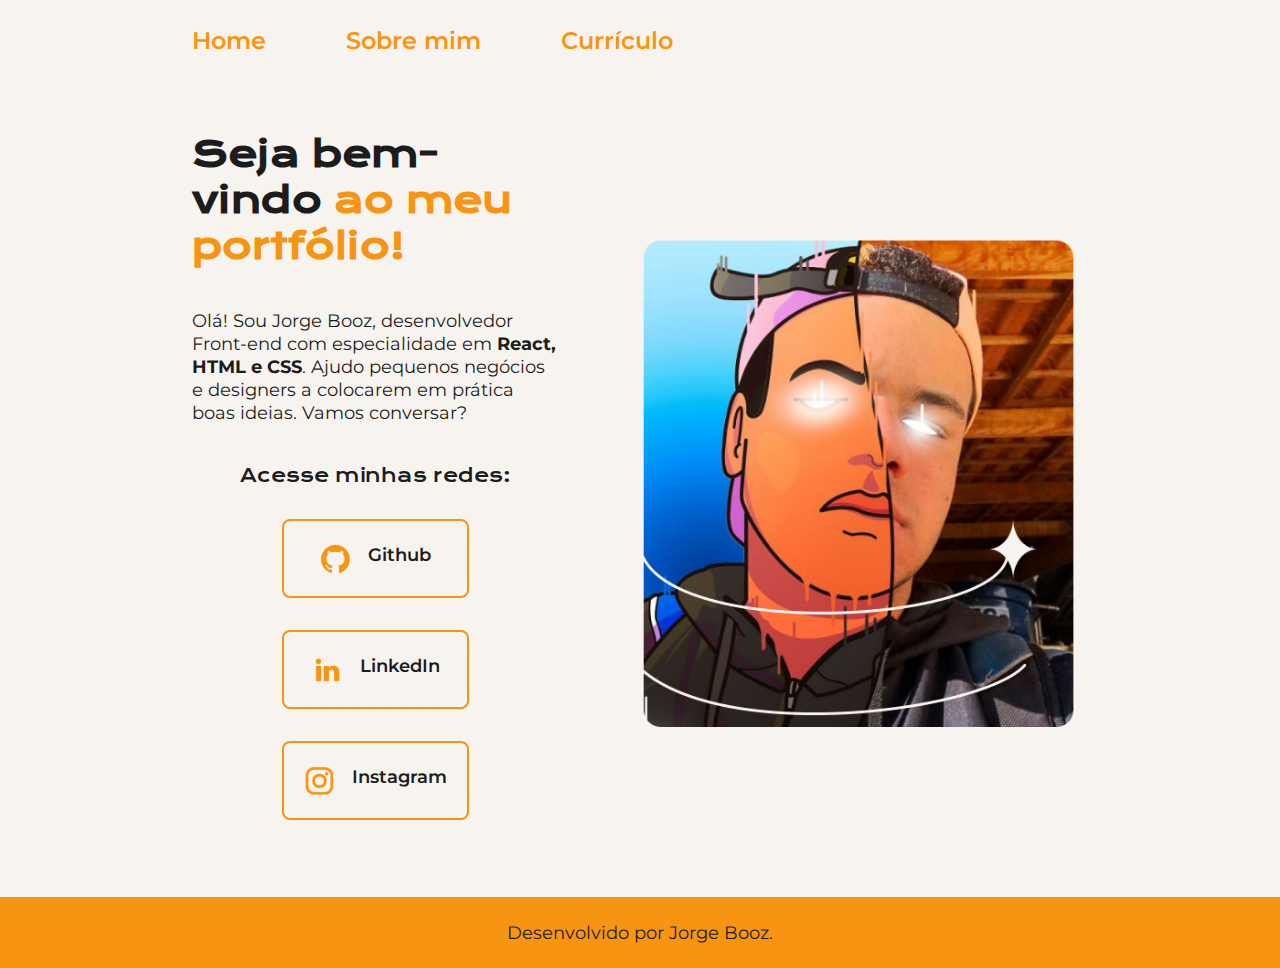
==== index.html @ 5058e518 "Add files via upload" ====
<!DOCTYPE html>
<html lang="pt-br">
<head>
    <link rel="stylesheet" href = "./estilos/style.css">

    <meta charset="UTF-8">
    <meta http-equiv="X-UA-Compatible" content="IE=edge">
    <meta name="viewport" content="width=device-width, initial-scale=1.0">
    <title>Portfolio</title>
</head>

<body>
    <header class="cabecalho"> 
        <nav class="cabecalho__menu">
            <a class="cabecalho__menu__link" href="index.html">Home</a> 
            <a class="cabecalho__menu__link" href="about.html">Sobre mim</a>  
            <a class="cabecalho__menu__link" href="curriculo.html">Currículo</a>    
        </nav>
    </header>

    <main class="apresentacao">
        <section class="apresentacao__conteudo">
            <h1 class="apresentacao__conteudo__titulo"> Seja bem-vindo <strong class="titulo"> ao meu portfólio! </strong> </h1> 

            <p class="apresentacao__conteudo__texto"> Olá! Sou Jorge Booz, desenvolvedor Front-end com especialidade em <Strong class="tecnologias">React, HTML e CSS</Strong>. Ajudo pequenos negócios e designers a colocarem em prática boas ideias. Vamos conversar?</p>

            <div class="apresentacao__links">
                <h2 class="apresentacao__links__subtitulo">Acesse minhas redes:</h2>
                <a href="https://github.com/JorgeBooz00" class="apresentacao__links__navegacao">  
                    <img src="./assets/Github.png" alt="icon">
                    Github 
                </a> 
                <a href="https://www.linkedin.com/in/jorge-booz-4038a2213/" class="apresentacao__links__navegacao">  
                    <img src="./assets/linkedin.png" alt="icon">
                     LinkedIn 
                </a> 
                <a href="https://www.instagram.com/o_booz/" class="apresentacao__links__navegacao">  
                    <img src="./assets/instagram.png" alt="icon">
                    Instagram 
                </a> 
            </div>
        </section>

       <img src="./assets/fritas.png" alt="ManoFritas" class="apresentacao__imagem">
    </main>

    <footer class="rodape"> 
        <p>Desenvolvido por Jorge Booz.</p>
    </footer>
</body>
</html>
---- estilos/style.css ----
@import url('https://fonts.googleapis.com/css2?family=Krona+One&family=Montserrat:wght@400;600&display=swap');



:root{
    --cor--primaria: #f7f4f0 ;
    --cor--secundaria: #f79411;
    --cor--tercearia:  #1c1c1c;
    --fonte--titulo:'Krona One', sans-serif;
    --fonte--texto:'Montserrat', sans-serif;;
}

*{
    margin: 0;
    padding: 0;
}

.cabecalho{
    padding:2% 0% 0% 15%;
}

.cabecalho__menu{
    display: flex;
    gap: 80px;
}

.cabecalho__menu__link{
    font-size: 1.5rem;
    font-family: var(--fonte--texto);
    font-weight: 600;
    color:var(--cor--secundaria);
    text-decoration: none;
}




body {
    box-sizing: border-box;
    background-color: var(--cor--primaria);
    color: var(--cor--tercearia);
}


.tecnologias {
    color:var(--cor--tercearia);
}
.tecnologias:hover{
    color:var(--cor--secundaria);
}

.apresentacao{
    padding: 6% 15%;
    gap: 82px;
    display: flex;
    align-items: center;
    justify-content: space-between;

}

.apresentacao__conteudo{
    display:flex;
    flex-direction:column;
    width: 50%;
    gap: 40px;
}

.apresentacao__conteudo__titulo{
    font-size: 2.25rem;
    font-family: var(--fonte--titulo);
}

.titulo {
    color: var(--cor--secundaria);
}

.apresentacao__conteudo__texto{
    font-size: 1.15rem;
    font-family: var(--fonte--texto);
}

.apresentacao__conteudo__texto a{
    text-decoration: none;
    color:var(--cor--secundaria);
}

.apresentacao__links{
    display:flex;
    justify-content: space-between;
    flex-direction: column;
    align-items: center;
    gap: 32px;
}

.apresentacao__links__subtitulo{
    font-family: var(--fonte--titulo);
    font-weight: 400;
    font-size: 1.15rem;
}


.apresentacao__links__navegacao{
    display:flex;
    justify-content: center;
    gap: 16px;
    border: 2px solid var(--cor--secundaria);
    width: 50%;
    text-align: center;
    border-radius: 8px;
    font-size: 1.15rem;
    font-weight: 600;
    padding: 21.5px 0;
    text-decoration: none;
    color:var(--cor--tercearia);
    font-family: var(--fonte--texto);
}

.apresentacao__links__links:hover {
    background-color: var(--cor--tercearia);
    color:var(--cor--secundaria)
}

.apresentacao__imagem{
    width: 50%;
}

.rodape{
   color:#1c1c1c;
   background-color: var(--cor--secundaria); 
   padding: 24px;;
   text-align: center;
   font-family: var(--fonte--texto);
   font-size: 1.15rem;
   font-weight: 400;
}

@media (max-width: 1140px){

    .cabecalho{
        padding: 10%;
    }

    .cabecalho__menu{
        justify-content: center;
    }

    .apresentacao{
        flex-direction: column-reverse;
        padding: 5%
    }

    .apresentacao__conteudo{
        width: auto;
    }
}
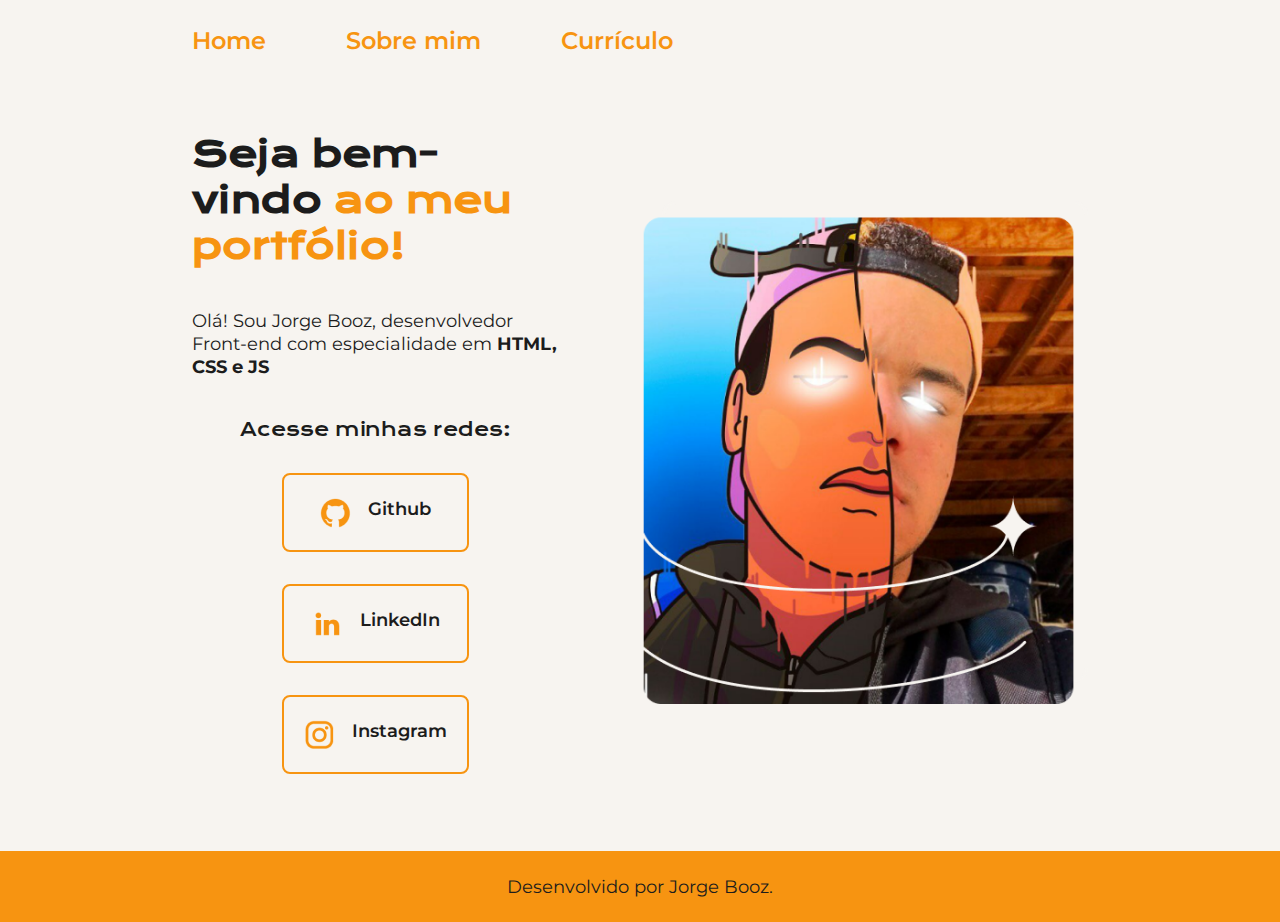
==== commit cd2570ae: "organizando o conteudo" ====
--- a/index.html
+++ b/index.html
@@ -22,7 +22,7 @@
         <section class="apresentacao__conteudo">
             <h1 class="apresentacao__conteudo__titulo"> Seja bem-vindo <strong class="titulo"> ao meu portfólio! </strong> </h1> 
 
-            <p class="apresentacao__conteudo__texto"> Olá! Sou Jorge Booz, desenvolvedor Front-end com especialidade em <Strong class="tecnologias">React, HTML e CSS</Strong>. Ajudo pequenos negócios e designers a colocarem em prática boas ideias. Vamos conversar?</p>
+            <p class="apresentacao__conteudo__texto"> Olá! Sou Jorge Booz, desenvolvedor Front-end com especialidade em <Strong class="tecnologias">HTML, CSS e JS</Strong></p>
 
             <div class="apresentacao__links">
                 <h2 class="apresentacao__links__subtitulo">Acesse minhas redes:</h2>
